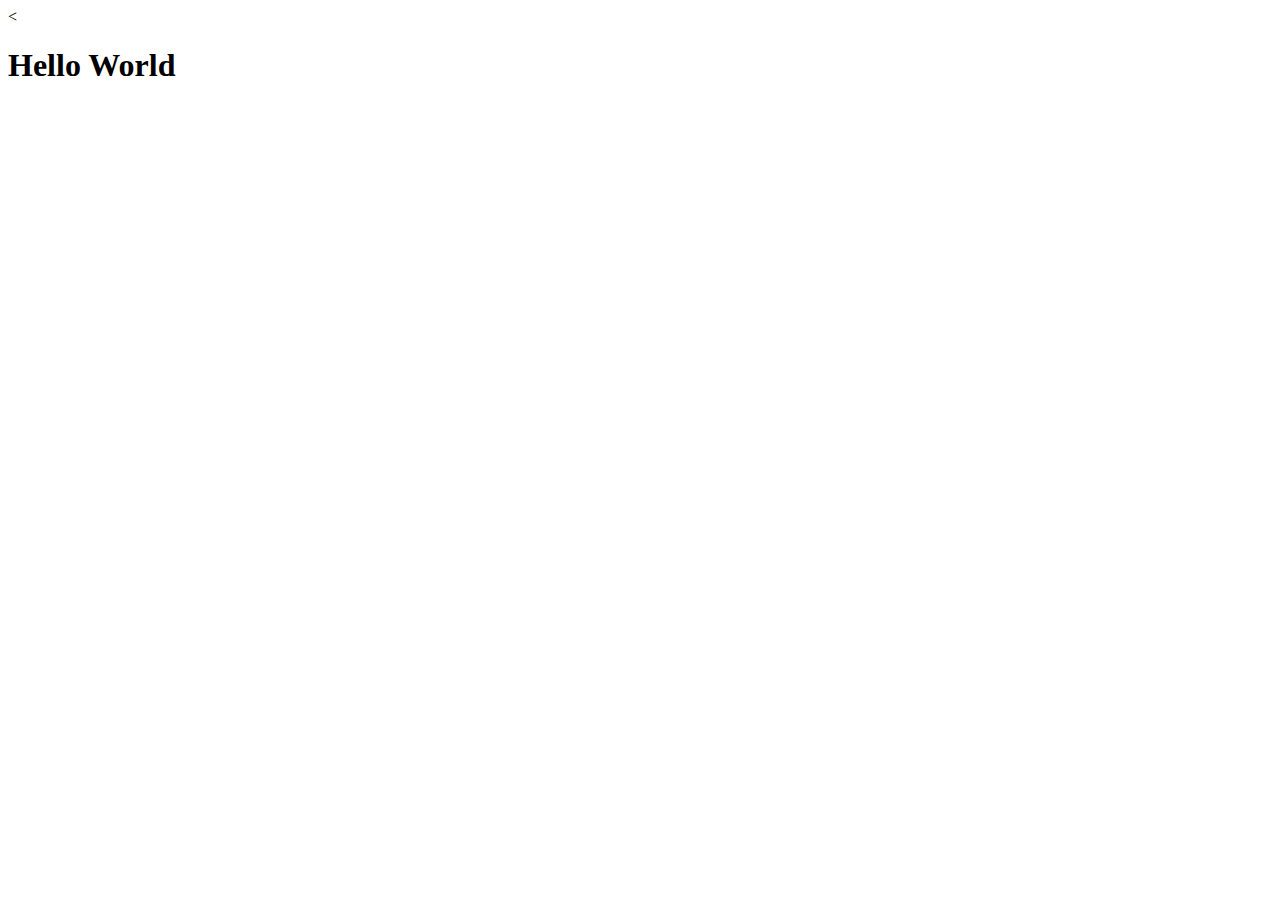
==== index.html @ f8995f80 "rename to index.html" ====
<<!DOCTYPE html>
<html lang="en">
<head>
    <meta charset="UTF-8">
    <meta name="viewport" content="width=device-width, initial-scale=1.0">
    <meta http-equiv="X-UA-Compatible" content="ie=edge">
    <title>Document</title>
</head>
<body>
    <h1>Hello World</h1>
</body>
</html>
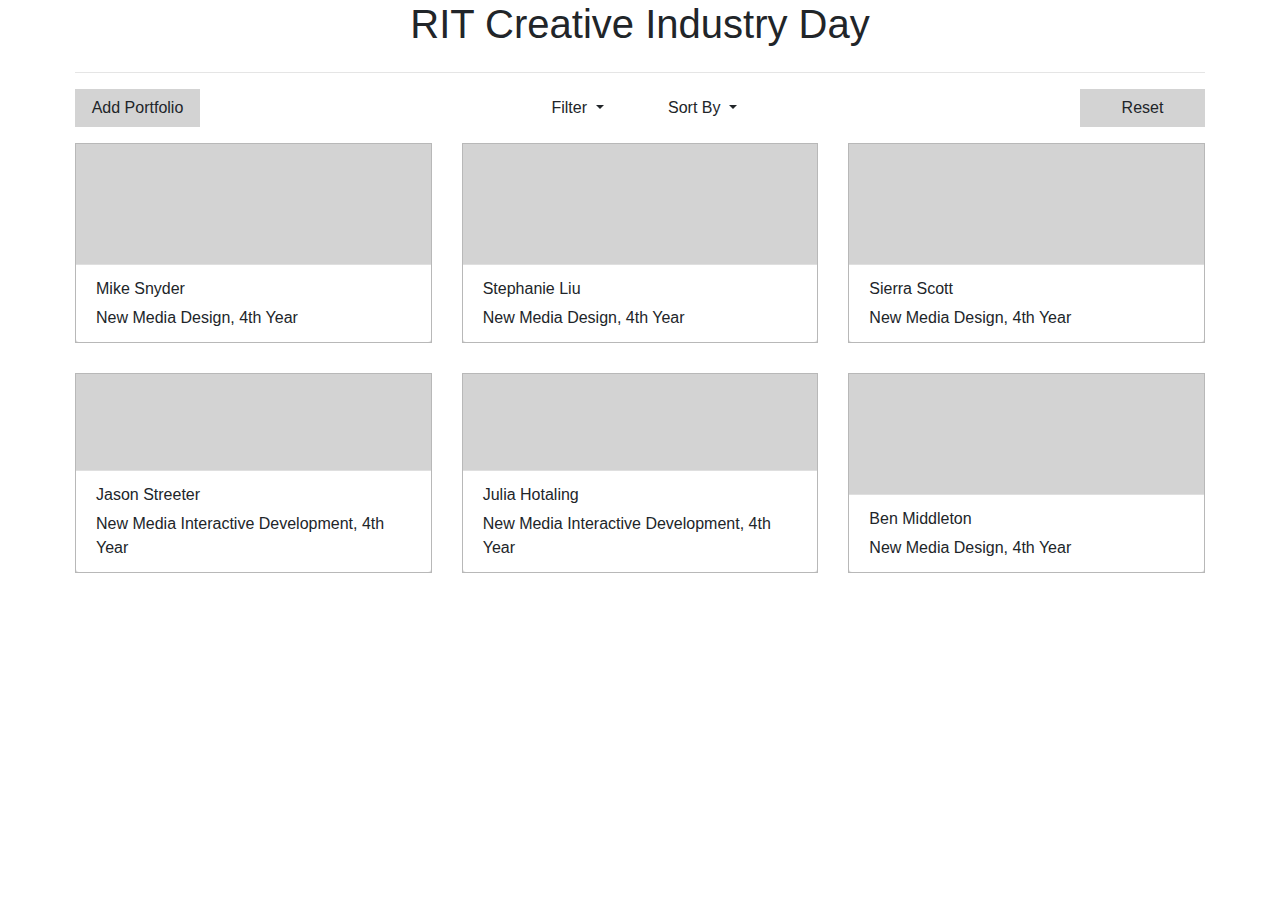
==== commit 7260cd02: "Reset button working. Small style improvements to match prototypes. HTML layout changes." ====
--- a/index.html
+++ b/index.html
@@ -1,12 +1,228 @@
-<<!DOCTYPE html>
+<!DOCTYPE html>
 <html lang="en">
 <head>
-    <meta charset="UTF-8">
-    <meta name="viewport" content="width=device-width, initial-scale=1.0">
-    <meta http-equiv="X-UA-Compatible" content="ie=edge">
-    <title>Document</title>
+  <!-- BOOTSTRAP -->
+  <link rel="stylesheet" href="https://stackpath.bootstrapcdn.com/bootstrap/4.3.1/css/bootstrap.min.css" integrity="sha384-ggOyR0iXCbMQv3Xipma34MD+dH/1fQ784/j6cY/iJTQUOhcWr7x9JvoRxT2MZw1T" crossorigin="anonymous">
+
+    <!-- bootstrap dependencies -->
+  <script src="https://code.jquery.com/jquery-3.4.1.slim.min.js" integrity="sha384-J6qa4849blE2+poT4WnyKhv5vZF5SrPo0iEjwBvKU7imGFAV0wwj1yYfoRSJoZ+n" crossorigin="anonymous"></script>
+  <script src="https://cdn.jsdelivr.net/npm/popper.js@1.16.0/dist/umd/popper.min.js" integrity="sha384-Q6E9RHvbIyZFJoft+2mJbHaEWldlvI9IOYy5n3zV9zzTtmI3UksdQRVvoxMfooAo" crossorigin="anonymous"></script>
+  <script src="https://stackpath.bootstrapcdn.com/bootstrap/4.4.1/js/bootstrap.min.js" integrity="sha384-wfSDF2E50Y2D1uUdj0O3uMBJnjuUD4Ih7YwaYd1iqfktj0Uod8GCExl3Og8ifwB6" crossorigin="anonymous"></script>
+
+  <!--- normal stuff -->
+  <meta charset="UTF-8">
+  <meta name="viewport" content="width=device-width, initial-scale=1.0">
+  <meta http-equiv="X-UA-Compatible" content="ie=edge">
+  <title>Creative Industry Day</title>
+  <style>
+    #content {
+      padding: 0 75px 0 75px;
+    }
+    #controls {
+      padding-bottom: 16px;
+    }
+    #controls, #filters {
+      display: flex;
+      justify-content: space-between;
+    }
+    #gallery > div {
+      margin-bottom: 30px;
+    }
+    .card {
+      border-radius: 0;
+      background-color: lightgray;
+      height: 200px;
+    }
+    .card-body {
+      height: 100%;
+    }
+    .card-footer {
+      background-color: white;
+    }
+    .btn {
+      background-color: lightgray;
+      border-radius: 0;
+      width: 125px;
+    }
+    .dropdown .btn {
+      background-color: white;
+    }
+    .btn:hover {
+      background-color: #F76902; /* RIT ORANGE */
+      color: white;
+      transition: all 0.3s;
+    }
+    .dropdown-menu {
+      width: 300px;
+      padding: 10px 15px 15px 15px;
+    }
+    p {
+      margin-bottom: 5px;
+    }
+    p:last-child {
+      margin-bottom: 0;
+    }
+  </style>
 </head>
+
+<!-- CONTENT -->
 <body>
-    <h1>Hello World</h1>
+  <div class="container-fluid" id="content">
+    <!-- HEADER -->
+    <div class="row justify-content-center">
+      <header>
+        <h1>RIT Creative Industry Day</h1>
+      </header>
+    </div>
+
+    <hr>
+
+    <!-- CONTROLS -->
+    <div class="row">
+      <div id="controls" class="col-12">
+        <button class="btn" type="button" id="addPortfolioButton">Add Portfolio</button>
+
+        <!-- Filters -->
+        <div id="filters">
+          <div class="dropdown">
+            <button class="btn dropdown-toggle" type="button" id="filterButton" data-toggle="dropdown">
+              Filter
+            </button>
+            <div class="dropdown-menu" aria-labelledby="dropdownMenuButton">
+              <p><strong>Year</strong></p>
+              <div class="form-check">
+                <input type="checkbox" class="form-check-input" id="firstYearCheck">
+                <label class="form-check-label" for="dropdownCheck">First</label>
+              </div>
+              <div class="form-check">
+                <input type="checkbox" class="form-check-input" id="secondYearCheck">
+                <label class="form-check-label" for="dropdownCheck">Second</label>
+              </div>
+              <div class="form-check">
+                <input type="checkbox" class="form-check-input" id="thirdYearCheck">
+                <label class="form-check-label" for="dropdownCheck">Third</label>
+              </div>
+              <div class="form-check">
+                <input type="checkbox" class="form-check-input" id="thirdYearCheck">
+                <label class="form-check-label" for="dropdownCheck">Fourth</label>
+              </div>
+            </div>
+          </div>
+    
+          <div class="dropdown">
+            <button class="btn dropdown-toggle" type="button" id="filterButton" data-toggle="dropdown">
+              Sort By
+            </button>
+            <div class="dropdown-menu" aria-labelledby="dropdownMenuButton">
+    
+            </div>
+          </div>
+        </div>
+
+        <button class="btn" type="button" id="resetButton">Reset</button>
+      </div>
+    </div>
+
+    <!-- GALLERY -->
+    <div id="gallery" class="row justify-content-center">
+      <!-- CARD -->
+      <div class="col-12 col-md-6 col-lg-4">
+        <div class="card text-left">
+          <div class="card-body">
+
+          </div>
+          <div class="card-footer">
+            <p class="name-text">Mike Snyder</p>
+            <p class="major-text">New Media Design, 4th Year</p>
+          </div>
+        </div>
+      </div>
+
+      <!-- CARD -->
+      <div class="col-12 col-md-6 col-lg-4">
+        <div class="card text-left">
+          <div class="card-body">
+
+          </div>
+          <div class="card-footer">
+            <p class="name-text">Stephanie Liu</p>
+            <p class="major-text">New Media Design, 4th Year</p>
+          </div>
+        </div>
+      </div>
+
+      <!-- CARD -->
+      <div class="col-12 col-md-6 col-lg-4">
+        <div class="card text-left">
+          <div class="card-body">
+
+          </div>
+          <div class="card-footer">
+            <p class="name-text">Sierra Scott</p>
+            <p class="major-text">New Media Design, 4th Year</p>
+          </div>
+        </div>
+      </div>
+
+      <!-- CARD -->
+      <div class="col-12 col-md-6 col-lg-4">
+        <div class="card text-left">
+          <div class="card-body">
+
+          </div>
+          <div class="card-footer">
+            <p class="name-text">Jason Streeter</p>
+            <p class="major-text">New Media Interactive Development, 4th Year</p>
+          </div>
+        </div>
+      </div>
+
+      <!-- CARD -->
+      <div class="col-12 col-md-6 col-lg-4">
+        <div class="card text-left">
+          <div class="card-body">
+
+          </div>
+          <div class="card-footer">
+            <p class="name-text">Julia Hotaling</p>
+            <p class="major-text">New Media Interactive Development, 4th Year</p>
+          </div>
+        </div>
+      </div>
+
+      <!-- CARD -->
+      <div class="col-12 col-md-6 col-lg-4">
+        <div class="card text-left">
+          <div class="card-body">
+
+          </div>
+          <div class="card-footer">
+            <p class="name-text">Ben Middleton</p>
+            <p class="major-text">New Media Design, 4th Year</p>
+          </div>
+        </div>
+      </div>
+
+    </div>
+  </div>
+
+  <!-- CODE -->
+  <script>
+    $(document).ready(() => {
+      // Add portfolio button click event
+      $('#addPortfolioButton').on('click', (e) => {
+        window.location.href = './portfolioAdd.html';
+      });
+
+      // Reset filters button event
+      $('#resetButton').on('click', (e) => {
+        const checkboxes = $('input.form-check-input');
+        for(const checkbox of checkboxes) {
+          checkbox.checked = false;
+        }
+      });
+
+    });
+  </script>
 </body>
 </html>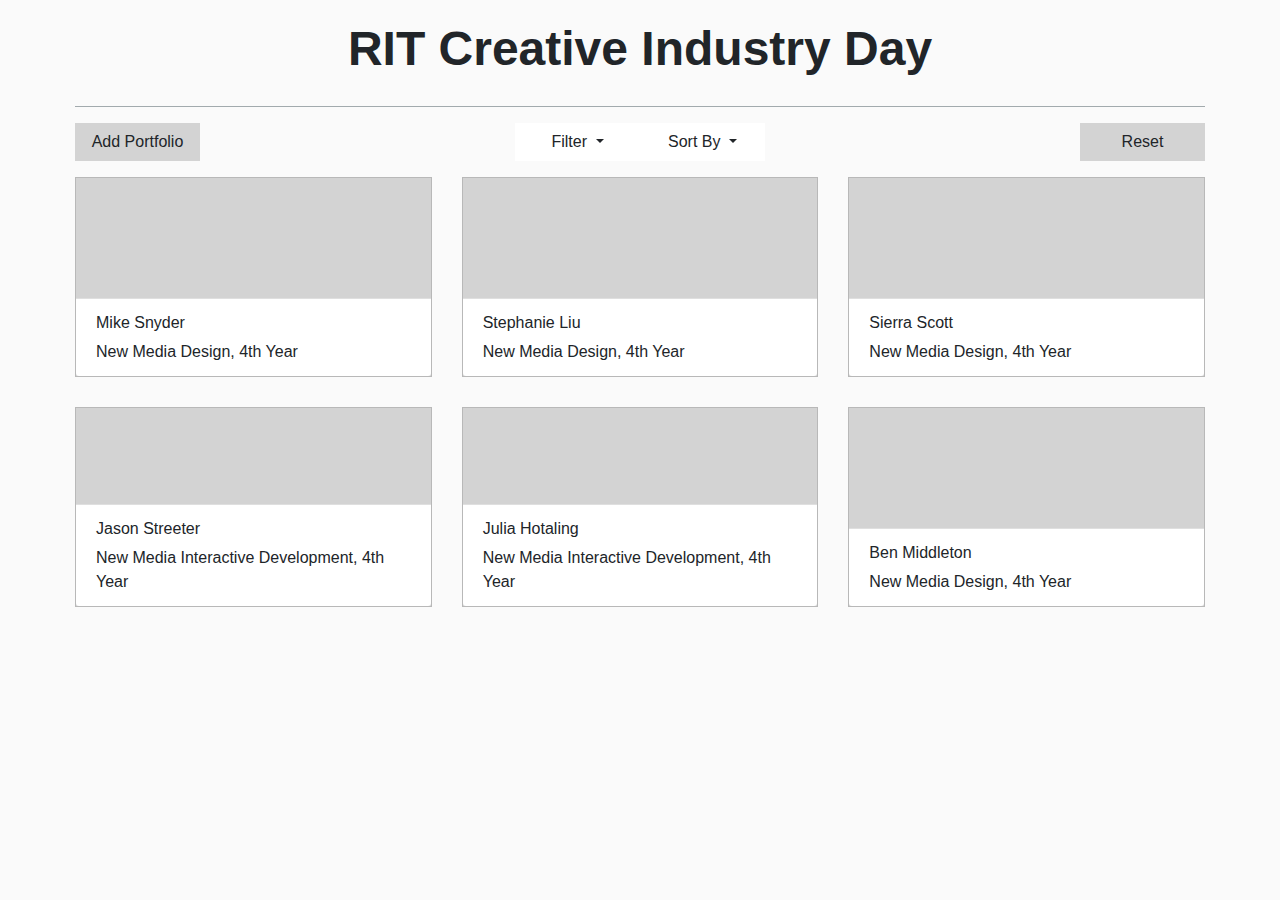
==== commit 0abdb29f: "Small style changes. Added majors to filter dropdown." ====
--- a/index.html
+++ b/index.html
@@ -10,6 +10,7 @@
   <script src="https://stackpath.bootstrapcdn.com/bootstrap/4.4.1/js/bootstrap.min.js" integrity="sha384-wfSDF2E50Y2D1uUdj0O3uMBJnjuUD4Ih7YwaYd1iqfktj0Uod8GCExl3Og8ifwB6" crossorigin="anonymous"></script>
 
   <!--- normal stuff -->
+  <link rel="stylesheet" type="text/css" href="styles.css">
   <meta charset="UTF-8">
   <meta name="viewport" content="width=device-width, initial-scale=1.0">
   <meta http-equiv="X-UA-Compatible" content="ie=edge">
@@ -20,6 +21,7 @@
     }
     #controls {
       padding-bottom: 16px;
+      margin-top: 16px;
     }
     #controls, #filters {
       display: flex;
@@ -53,8 +55,12 @@
       transition: all 0.3s;
     }
     .dropdown-menu {
-      width: 300px;
+      width: 500px;
       padding: 10px 15px 15px 15px;
+    }
+    .dropdown-menu > div {
+      display: flex;
+      flex-direction: column;
     }
     p {
       margin-bottom: 5px;
@@ -75,40 +81,146 @@
       </header>
     </div>
 
-    <hr>
-
     <!-- CONTROLS -->
     <div class="row">
       <div id="controls" class="col-12">
         <button class="btn" type="button" id="addPortfolioButton">Add Portfolio</button>
 
-        <!-- Filters -->
         <div id="filters">
+          <!-- Filter -->
           <div class="dropdown">
             <button class="btn dropdown-toggle" type="button" id="filterButton" data-toggle="dropdown">
               Filter
             </button>
-            <div class="dropdown-menu" aria-labelledby="dropdownMenuButton">
-              <p><strong>Year</strong></p>
-              <div class="form-check">
-                <input type="checkbox" class="form-check-input" id="firstYearCheck">
-                <label class="form-check-label" for="dropdownCheck">First</label>
+            <div id="filterDropdown" class="dropdown-menu" aria-labelledby="dropdownMenuButton">
+              <div>
+                <p><strong>Major</strong></p>
+                <div class="form-check">
+                  <input type="checkbox" class="form-check-input" id="allMajorCheck">
+                  <label class="form-check-label" for="dropdownCheck"><strong>All</strong></label>
+                </div>
+                <div class="form-check">
+                  <input type="checkbox" class="form-check-input" id="3dddCheck">
+                  <label class="form-check-label" for="dropdownCheck">3D Digital Design (BFA)</label>
+                </div>
+                <div class="form-check">
+                  <input type="checkbox" class="form-check-input" id="advertCheck">
+                  <label class="form-check-label" for="dropdownCheck">Advert and Public Relations (BS)</label>
+                </div>
+                <div class="form-check">
+                  <input type="checkbox" class="form-check-input" id="artScienceCheck">
+                  <label class="form-check-label" for="dropdownCheck">Applied Art and Sciences (BS)</label>
+                </div>
+                <div class="form-check">
+                  <input type="checkbox" class="form-check-input" id="csCheck">
+                  <label class="form-check-label" for="dropdownCheck">Computer Science (BS)</label>
+                </div>
+                <div class="form-check">
+                  <input type="checkbox" class="form-check-input" id="filmBFACheck">
+                  <label class="form-check-label" for="dropdownCheck">Film and Animation (BFA)</label>
+                </div>
+                <div class="form-check">
+                  <input type="checkbox" class="form-check-input" id="filmMFACheck">
+                  <label class="form-check-label" for="dropdownCheck">Film and Animation (MFA)</label>
+                </div>
+                <div class="form-check">
+                  <input type="checkbox" class="form-check-input" id="artStudioCheck">
+                  <label class="form-check-label" for="dropdownCheck">Fine Arts Studio (BFA)</label>
+                </div>
+                <div class="form-check">
+                  <input type="checkbox" class="form-check-input" id="gddBSCheck">
+                  <label class="form-check-label" for="dropdownCheck">Game Design and Development (BS)</label>
+                </div>
+                <div class="form-check">
+                  <input type="checkbox" class="form-check-input" id="gddMSCheck">
+                  <label class="form-check-label" for="dropdownCheck">Game Design and Development (MS)</label>
+                </div>
+                <div class="form-check">
+                  <input type="checkbox" class="form-check-input" id="graphicDesignCheck">
+                  <label class="form-check-label" for="dropdownCheck">Graphic Design (BFA)</label>
+                </div>
+                <div class="form-check">
+                  <input type="checkbox" class="form-check-input" id="hccCheck">
+                  <label class="form-check-label" for="dropdownCheck">Human-Centered Computing (BS)</label>
+                </div>
+                <div class="form-check">
+                  <input type="checkbox" class="form-check-input" id="illustrationCheck">
+                  <label class="form-check-label" for="dropdownCheck">Illustration (BFA)</label>
+                </div>
+                <div class="form-check">
+                  <input type="checkbox" class="form-check-input" id="industrialDesignBFACheck">
+                  <label class="form-check-label" for="dropdownCheck">Industrial Design (BFA)</label>
+                </div>
+                <div class="form-check">
+                  <input type="checkbox" class="form-check-input" id="industrialDesignMFACheck">
+                  <label class="form-check-label" for="dropdownCheck">Industrial Design (MFA)</label>
+                </div>
+                <div class="form-check">
+                  <input type="checkbox" class="form-check-input" id="interiorDesignCheck">
+                  <label class="form-check-label" for="dropdownCheck">Interior Design (BFA)</label>
+                </div>
+                <div class="form-check">
+                  <input type="checkbox" class="form-check-input" id="medIllustrationCheck">
+                  <label class="form-check-label" for="dropdownCheck">Medical Illustration (BFA)</label>
+                </div>
+                <div class="form-check">
+                  <input type="checkbox" class="form-check-input" id="motionPictureScienceCheck">
+                  <label class="form-check-label" for="dropdownCheck">Motion Piction Science (BS)</label>
+                </div>
+                <div class="form-check">
+                  <input type="checkbox" class="form-check-input" id="nmdCheck">
+                  <label class="form-check-label" for="dropdownCheck">New Media Design (BFA)</label>
+                </div>
+                <div class="form-check">
+                  <input type="checkbox" class="form-check-input" id="nmidCheck">
+                  <label class="form-check-label" for="dropdownCheck">New Media Interactive Development (BS)</label>
+                </div>
+                <div class="form-check">
+                  <input type="checkbox" class="form-check-input" id="adPhotoCheck">
+                  <label class="form-check-label" for="dropdownCheck">Photo and Imaging Arts - Ad Photo (BFA)</label>
+                </div>
+                <div class="form-check">
+                  <input type="checkbox" class="form-check-input" id="photoJournalCheck">
+                  <label class="form-check-label" for="dropdownCheck">Photo and Imaging Arts - Photo Journal (BFA)</label>
+                </div>
+                <div class="form-check">
+                  <input type="checkbox" class="form-check-input" id="visualMediaCheck">
+                  <label class="form-check-label" for="dropdownCheck">Photo and Imaging Arts - Visual Media (BFA)</label>
+                </div>
+                <div class="form-check">
+                  <input type="checkbox" class="form-check-input" id="visualMediaCheck">
+                  <label class="form-check-label" for="seCheck">Software Engineering (BS)</label>
+                </div>
+                <div class="form-check">
+                  <input type="checkbox" class="form-check-input" id="visCommCheck">
+                  <label class="form-check-label" for="dropdownCheck">Visual Communication Design (BFA)</label>
+                </div>
               </div>
-              <div class="form-check">
-                <input type="checkbox" class="form-check-input" id="secondYearCheck">
-                <label class="form-check-label" for="dropdownCheck">Second</label>
+
+              <div>
+                <p><strong>Year</strong></p>
+                <div class="form-check">
+                  <input type="checkbox" class="form-check-input" id="firstYearCheck">
+                  <label class="form-check-label" for="dropdownCheck">First</label>
+                </div>
+                <div class="form-check">
+                  <input type="checkbox" class="form-check-input" id="secondYearCheck">
+                  <label class="form-check-label" for="dropdownCheck">Second</label>
+                </div>
+                <div class="form-check">
+                  <input type="checkbox" class="form-check-input" id="thirdYearCheck">
+                  <label class="form-check-label" for="dropdownCheck">Third</label>
+                </div>
+                <div class="form-check">
+                  <input type="checkbox" class="form-check-input" id="thirdYearCheck">
+                  <label class="form-check-label" for="dropdownCheck">Fourth</label>
+                </div>
               </div>
-              <div class="form-check">
-                <input type="checkbox" class="form-check-input" id="thirdYearCheck">
-                <label class="form-check-label" for="dropdownCheck">Third</label>
-              </div>
-              <div class="form-check">
-                <input type="checkbox" class="form-check-input" id="thirdYearCheck">
-                <label class="form-check-label" for="dropdownCheck">Fourth</label>
-              </div>
+              
             </div>
           </div>
     
+          <!-- Sort By -->
           <div class="dropdown">
             <button class="btn dropdown-toggle" type="button" id="filterButton" data-toggle="dropdown">
               Sort By
--- a/styles.css
+++ b/styles.css
@@ -0,0 +1,67 @@
+
+body {
+    background-color: #fafafa;
+    font-family: Arial, Helvetica, sans-serif;
+}
+
+/* page header */
+header {
+    text-align: center;
+    border-bottom: 1px #A2AAAD solid;
+
+    padding: 20px 20px 20px 20px;
+    margin: 0 15px 0 15px;
+    width: 100vw;
+}
+
+h1 {
+    font-weight: bold;
+    font-size: 3em;
+}
+
+header p {
+    font-size: .8em;
+}
+
+/* card tabs */
+/* tab link */ 
+.nav-item .nav-link {
+    border: none;
+    color: black;
+    border-bottom: 4px #D0D3D4 solid;
+    width:100%;
+}
+
+/* active tab */
+.nav-tabs .nav-item.show .nav-link, .nav-tabs .nav-link.active {
+    border: none;
+    border-bottom: 4px #F76902 solid;
+    margin: 0px;
+}
+
+/*main card */
+/*header where tabs are*/
+#formCard .card{
+    min-width: 60vw;
+    min-height: 400px;
+    margin: 50px 0px 10px 0px;
+}
+#formCard .card-header {
+    background-color: white;
+}
+
+/* next/previous buttons */
+#next, #submitForm {
+    background-color: #F76902;
+    color: white;
+}
+
+#back {
+    background-color: #D0D3D4;
+}
+
+/* footer */
+footer {
+    margin: 100px 0px 10px 0px;
+}
+
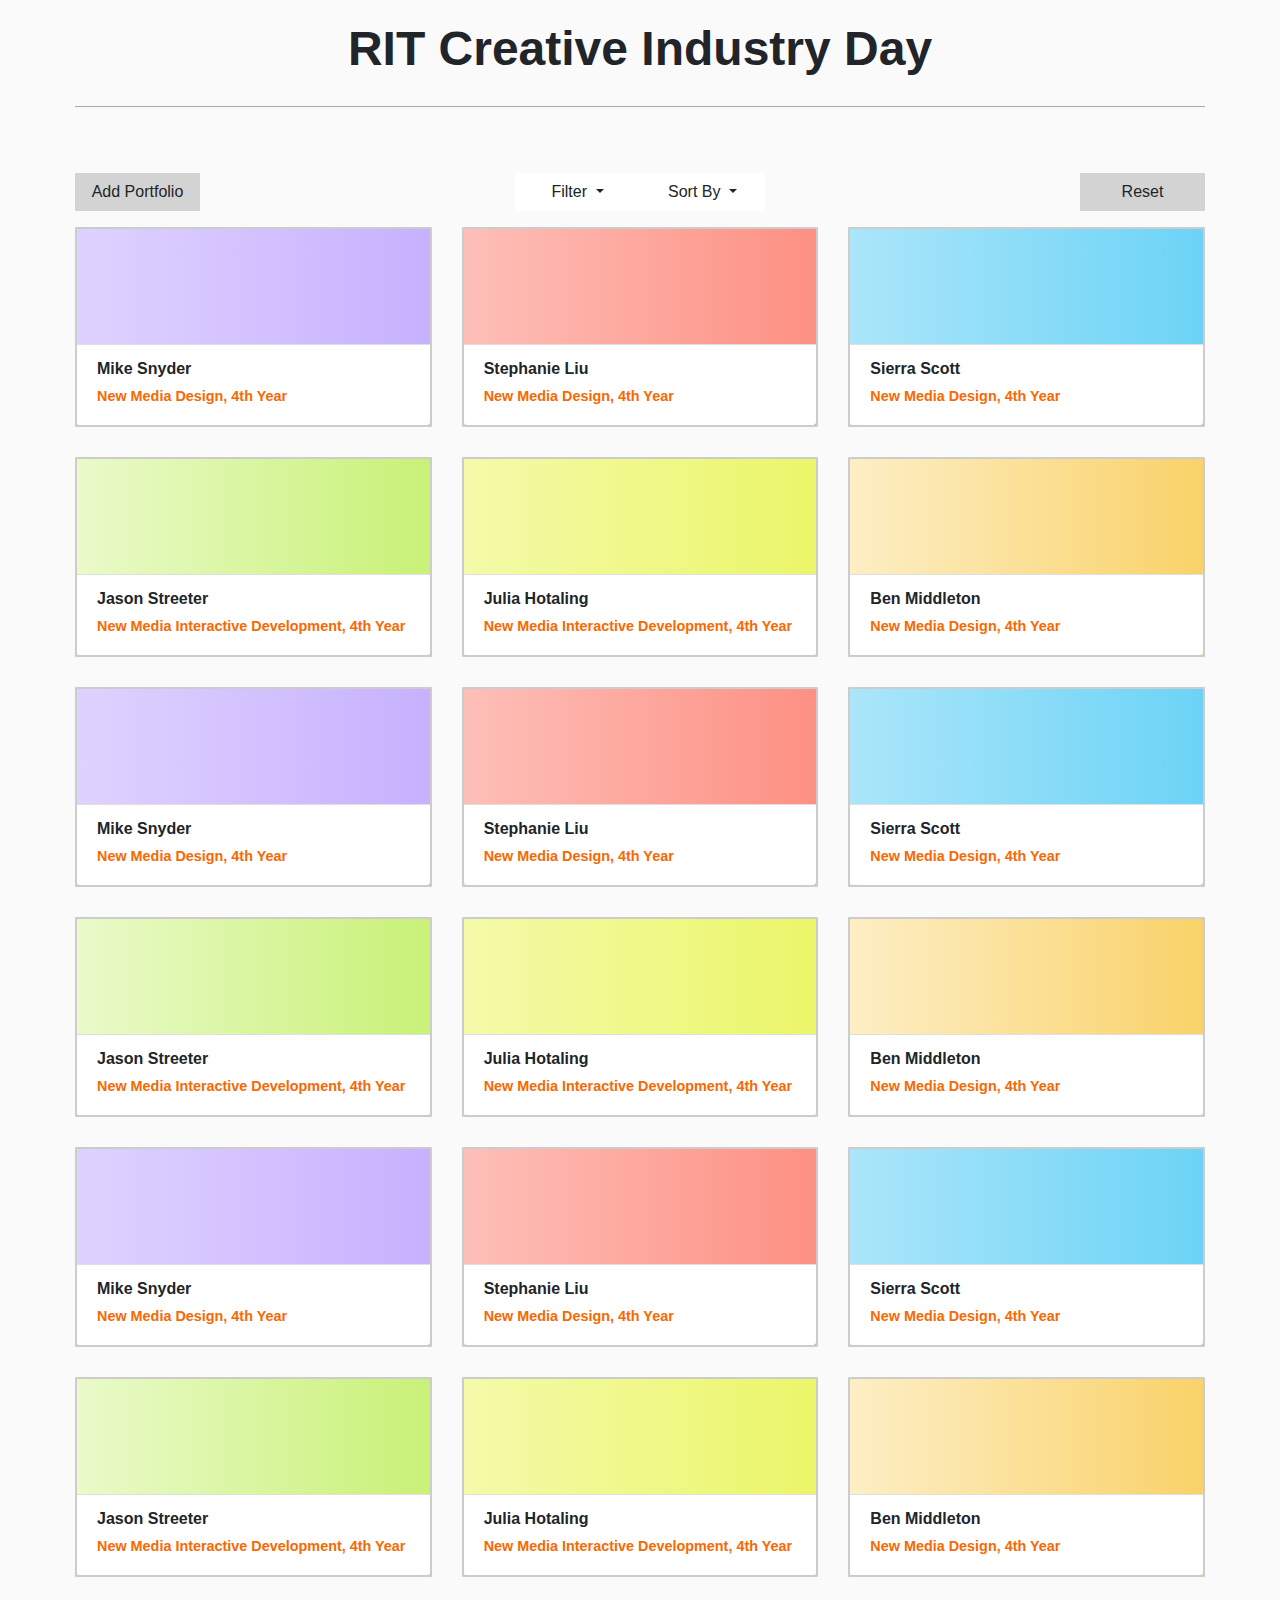
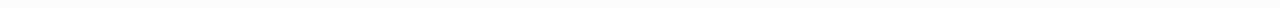
==== commit 8b9b4498: "Added fields and borders" ====
--- a/index.html
+++ b/index.html
@@ -15,60 +15,7 @@
   <meta name="viewport" content="width=device-width, initial-scale=1.0">
   <meta http-equiv="X-UA-Compatible" content="ie=edge">
   <title>Creative Industry Day</title>
-  <style>
-    #content {
-      padding: 0 75px 0 75px;
-    }
-    #controls {
-      padding-bottom: 16px;
-      margin-top: 16px;
-    }
-    #controls, #filters {
-      display: flex;
-      justify-content: space-between;
-    }
-    #gallery > div {
-      margin-bottom: 30px;
-    }
-    .card {
-      border-radius: 0;
-      background-color: lightgray;
-      height: 200px;
-    }
-    .card-body {
-      height: 100%;
-    }
-    .card-footer {
-      background-color: white;
-    }
-    .btn {
-      background-color: lightgray;
-      border-radius: 0;
-      width: 125px;
-    }
-    .dropdown .btn {
-      background-color: white;
-    }
-    .btn:hover {
-      background-color: #F76902; /* RIT ORANGE */
-      color: white;
-      transition: all 0.3s;
-    }
-    .dropdown-menu {
-      width: 500px;
-      padding: 10px 15px 15px 15px;
-    }
-    .dropdown-menu > div {
-      display: flex;
-      flex-direction: column;
-    }
-    p {
-      margin-bottom: 5px;
-    }
-    p:last-child {
-      margin-bottom: 0;
-    }
-  </style>
+  
 </head>
 
 <!-- CONTENT -->
@@ -239,84 +186,304 @@
     <div id="gallery" class="row justify-content-center">
       <!-- CARD -->
       <div class="col-12 col-md-6 col-lg-4">
-        <div class="card text-left">
+        <div class="card text-left PHpurple">
           <div class="card-body">
 
           </div>
           <div class="card-footer">
             <p class="name-text">Mike Snyder</p>
             <p class="major-text">New Media Design, 4th Year</p>
-          </div>
-        </div>
-      </div>
-
-      <!-- CARD -->
-      <div class="col-12 col-md-6 col-lg-4">
-        <div class="card text-left">
+            <p class="skills">UI/UX, Web Design, Media Development ...</p>
+            <a class="portfolio-website" href='http://creativity.cad.rit.edu/'>http://creativity.cad.rit.edu/</a>
+            <a class="student-email" href='mts7202@rit.edu'>mts7202@rit.edu</a>
+          </div>
+        </div>
+      </div>
+
+      <!-- CARD -->
+      <div class="col-12 col-md-6 col-lg-4">
+        <div class="card text-left PHred">
           <div class="card-body">
 
           </div>
           <div class="card-footer">
             <p class="name-text">Stephanie Liu</p>
             <p class="major-text">New Media Design, 4th Year</p>
-          </div>
-        </div>
-      </div>
-
-      <!-- CARD -->
-      <div class="col-12 col-md-6 col-lg-4">
-        <div class="card text-left">
+            <p class="skills">UI/UX, Web Design, Media Development ...</p>
+            <a class="portfolio-website" href='http://stephanieliu.design/'>http://stephanieliu.design/</a>
+            <a class="student-email" href='sml4101@rit.edu'>sml4101@rit.edu</a>
+          </div>
+        </div>
+      </div>
+
+      <!-- CARD -->
+      <div class="col-12 col-md-6 col-lg-4">
+        <div class="card text-left PHblue">
           <div class="card-body">
 
           </div>
           <div class="card-footer">
             <p class="name-text">Sierra Scott</p>
             <p class="major-text">New Media Design, 4th Year</p>
-          </div>
-        </div>
-      </div>
-
-      <!-- CARD -->
-      <div class="col-12 col-md-6 col-lg-4">
-        <div class="card text-left">
+            <p class="skills">UI/UX, Web Design, Media Development ...</p>
+            <a class="portfolio-website" href='http://creativity.cad.rit.edu/'>http://creativity.cad.rit.edu/</a>
+            <a class="student-email" href='sxs1317@rit.edu'>sxs1317@rit.edu</a>
+          </div>
+        </div>
+      </div>
+
+      <!-- CARD -->
+      <div class="col-12 col-md-6 col-lg-4">
+        <div class="card text-left PHgreen">
           <div class="card-body">
 
           </div>
           <div class="card-footer">
             <p class="name-text">Jason Streeter</p>
             <p class="major-text">New Media Interactive Development, 4th Year</p>
-          </div>
-        </div>
-      </div>
-
-      <!-- CARD -->
-      <div class="col-12 col-md-6 col-lg-4">
-        <div class="card text-left">
+            <p class="skills">UI/UX, Web Design, Media Development ...</p>
+            <a class="portfolio-website" href='http://creativity.cad.rit.edu/'>http://creativity.cad.rit.edu/</a>
+            <a class="student-email" href='jcs1738@rit.edu'>jcs1738@rit.edu</a>
+          </div>
+        </div>
+      </div>
+
+      <!-- CARD -->
+      <div class="col-12 col-md-6 col-lg-4">
+        <div class="card text-left PHyellow">
           <div class="card-body">
 
           </div>
           <div class="card-footer">
             <p class="name-text">Julia Hotaling</p>
             <p class="major-text">New Media Interactive Development, 4th Year</p>
-          </div>
-        </div>
-      </div>
-
-      <!-- CARD -->
-      <div class="col-12 col-md-6 col-lg-4">
-        <div class="card text-left">
+            <p class="skills">UI/UX, Web Design, Media Development ...</p>
+            <a class="portfolio-website" href='https://julshotal.github.io/juliahotaling/'>https://julshotal.github.io/juliahotaling/</a>
+            <a class="student-email" href='jgh6364@rit.edu'>jgh6364@rit.edu</a>
+          </div>
+        </div>
+      </div>
+
+      <!-- CARD -->
+      <div class="col-12 col-md-6 col-lg-4">
+        <div class="card text-left PHorange">
           <div class="card-body">
 
           </div>
           <div class="card-footer">
             <p class="name-text">Ben Middleton</p>
             <p class="major-text">New Media Design, 4th Year</p>
-          </div>
-        </div>
-      </div>
+            <p class="skills">UI/UX, Web Design, Media Development ...</p>
+            <a class="portfolio-website" href='https://middleton.work'>https://middleton.work</a>
+            <a class="student-email" href='blm9096@rit.edu'>blm9096@rit.edu</a>
+          </div>
+          </div>
+        </div>
+      </div>
+        
+        
+        <!--- DUPLICATED CARDS FOR DISPLAY PURPOSES-->
+        <!-- CARD -->
+       <!-- GALLERY -->
+    <div id="gallery" class="row justify-content-center">
+      <!-- CARD -->
+      <div class="col-12 col-md-6 col-lg-4">
+        <div class="card text-left PHpurple">
+          <div class="card-body">
+
+          </div>
+          <div class="card-footer">
+            <p class="name-text">Mike Snyder</p>
+            <p class="major-text">New Media Design, 4th Year</p>
+            <p class="skills">UI/UX, Web Design, Media Development ...</p>
+            <a class="portfolio-website" href='http://creativity.cad.rit.edu/'>http://creativity.cad.rit.edu/</a>
+            <a class="student-email" href='mts7202@rit.edu'>mts7202@rit.edu</a>
+          </div>
+        </div>
+      </div>
+
+      <!-- CARD -->
+      <div class="col-12 col-md-6 col-lg-4">
+        <div class="card text-left PHred">
+          <div class="card-body">
+
+          </div>
+          <div class="card-footer">
+            <p class="name-text">Stephanie Liu</p>
+            <p class="major-text">New Media Design, 4th Year</p>
+            <p class="skills">UI/UX, Web Design, Media Development ...</p>
+            <a class="portfolio-website" href='http://stephanieliu.design/'>http://stephanieliu.design/</a>
+            <a class="student-email" href='sml4101@rit.edu'>sml4101@rit.edu</a>
+          </div>
+        </div>
+      </div>
+
+      <!-- CARD -->
+      <div class="col-12 col-md-6 col-lg-4">
+        <div class="card text-left PHblue">
+          <div class="card-body">
+
+          </div>
+          <div class="card-footer">
+            <p class="name-text">Sierra Scott</p>
+            <p class="major-text">New Media Design, 4th Year</p>
+            <p class="skills">UI/UX, Web Design, Media Development ...</p>
+            <a class="portfolio-website" href='http://creativity.cad.rit.edu/'>http://creativity.cad.rit.edu/</a>
+            <a class="student-email" href='sxs1317@rit.edu'>sxs1317@rit.edu</a>
+          </div>
+        </div>
+      </div>
+
+      <!-- CARD -->
+      <div class="col-12 col-md-6 col-lg-4">
+        <div class="card text-left PHgreen">
+          <div class="card-body">
+
+          </div>
+          <div class="card-footer">
+            <p class="name-text">Jason Streeter</p>
+            <p class="major-text">New Media Interactive Development, 4th Year</p>
+            <p class="skills">UI/UX, Web Design, Media Development ...</p>
+            <a class="portfolio-website" href='http://creativity.cad.rit.edu/'>http://creativity.cad.rit.edu/</a>
+            <a class="student-email" href='jcs1738@rit.edu'>jcs1738@rit.edu</a>
+          </div>
+        </div>
+      </div>
+
+      <!-- CARD -->
+      <div class="col-12 col-md-6 col-lg-4">
+        <div class="card text-left PHyellow">
+          <div class="card-body">
+
+          </div>
+          <div class="card-footer">
+            <p class="name-text">Julia Hotaling</p>
+            <p class="major-text">New Media Interactive Development, 4th Year</p>
+            <p class="skills">UI/UX, Web Design, Media Development ...</p>
+            <a class="portfolio-website" href='https://julshotal.github.io/juliahotaling/'>https://julshotal.github.io/juliahotaling/</a>
+            <a class="student-email" href='jgh6364@rit.edu'>jgh6364@rit.edu</a>
+          </div>
+        </div>
+      </div>
+
+      <!-- CARD -->
+      <div class="col-12 col-md-6 col-lg-4">
+        <div class="card text-left PHorange">
+          <div class="card-body">
+
+          </div>
+          <div class="card-footer">
+            <p class="name-text">Ben Middleton</p>
+            <p class="major-text">New Media Design, 4th Year</p>
+            <p class="skills">UI/UX, Web Design, Media Development ...</p>
+            <a class="portfolio-website" href='https://middleton.work'>https://middleton.work</a>
+            <a class="student-email" href='blm9096@rit.edu'>blm9096@rit.edu</a>
+          </div>
+          </div>
+        </div>
+     
+        <!-- CARD -->
+      <div class="col-12 col-md-6 col-lg-4">
+        <div class="card text-left PHpurple">
+          <div class="card-body">
+
+          </div>
+          <div class="card-footer">
+            <p class="name-text">Mike Snyder</p>
+            <p class="major-text">New Media Design, 4th Year</p>
+            <p class="skills">UI/UX, Web Design, Media Development ...</p>
+            <a class="portfolio-website" href='http://creativity.cad.rit.edu/'>http://creativity.cad.rit.edu/</a>
+            <a class="student-email" href='mts7202@rit.edu'>mts7202@rit.edu</a>
+          </div>
+        </div>
+      </div>
+
+      <!-- CARD -->
+      <div class="col-12 col-md-6 col-lg-4">
+        <div class="card text-left PHred">
+          <div class="card-body">
+
+          </div>
+          <div class="card-footer">
+            <p class="name-text">Stephanie Liu</p>
+            <p class="major-text">New Media Design, 4th Year</p>
+            <p class="skills">UI/UX, Web Design, Media Development ...</p>
+            <a class="portfolio-website" href='http://stephanieliu.design/'>http://stephanieliu.design/</a>
+            <a class="student-email" href='sml4101@rit.edu'>sml4101@rit.edu</a>
+          </div>
+        </div>
+      </div>
+
+      <!-- CARD -->
+      <div class="col-12 col-md-6 col-lg-4">
+        <div class="card text-left PHblue">
+          <div class="card-body">
+
+          </div>
+          <div class="card-footer">
+            <p class="name-text">Sierra Scott</p>
+            <p class="major-text">New Media Design, 4th Year</p>
+            <p class="skills">UI/UX, Web Design, Media Development ...</p>
+            <a class="portfolio-website" href='http://creativity.cad.rit.edu/'>http://creativity.cad.rit.edu/</a>
+            <a class="student-email" href='sxs1317@rit.edu'>sxs1317@rit.edu</a>
+          </div>
+        </div>
+      </div>
+
+      <!-- CARD -->
+      <div class="col-12 col-md-6 col-lg-4">
+        <div class="card text-left PHgreen">
+          <div class="card-body">
+
+          </div>
+          <div class="card-footer">
+            <p class="name-text">Jason Streeter</p>
+            <p class="major-text">New Media Interactive Development, 4th Year</p>
+            <p class="skills">UI/UX, Web Design, Media Development ...</p>
+            <a class="portfolio-website" href='http://creativity.cad.rit.edu/'>http://creativity.cad.rit.edu/</a>
+            <a class="student-email" href='jcs1738@rit.edu'>jcs1738@rit.edu</a>
+          </div>
+        </div>
+      </div>
+
+      <!-- CARD -->
+      <div class="col-12 col-md-6 col-lg-4">
+        <div class="card text-left PHyellow">
+          <div class="card-body">
+
+          </div>
+          <div class="card-footer">
+            <p class="name-text">Julia Hotaling</p>
+            <p class="major-text">New Media Interactive Development, 4th Year</p>
+            <p class="skills">UI/UX, Web Design, Media Development ...</p>
+            <a class="portfolio-website" href='https://julshotal.github.io/juliahotaling/'>https://julshotal.github.io/juliahotaling/</a>
+            <a class="student-email" href='jgh6364@rit.edu'>jgh6364@rit.edu</a>
+          </div>
+        </div>
+      </div>
+
+      <!-- CARD -->
+      <div class="col-12 col-md-6 col-lg-4">
+        <div class="card text-left PHorange">
+          <div class="card-body">
+
+          </div>
+          <div class="card-footer">
+            <p class="name-text">Ben Middleton</p>
+            <p class="major-text">New Media Design, 4th Year</p>
+            <p class="skills">UI/UX, Web Design, Media Development ...</p>
+            <a class="portfolio-website" href='https://middleton.work'>https://middleton.work</a>
+            <a class="student-email" href='blm9096@rit.edu'>blm9096@rit.edu</a>
+          </div>
+          </div>
+        </div>
+        
+        
+            </div>
+     <!-- GALLERY END -->
+
 
     </div>
-  </div>
 
   <!-- CODE -->
   <script>
--- a/styles.css
+++ b/styles.css
@@ -1,3 +1,12 @@
+/* ~~~~~~~~~~~~~~~~~~~~
+   PF Add Page Style
+~~~~~~~~~~~~~~~~~~~~ */
+
+#message {
+    position: absolute;
+    z-index: 20;
+    left: 40%;
+}
 
 body {
     background-color: #fafafa;
@@ -10,7 +19,7 @@
     border-bottom: 1px #A2AAAD solid;
 
     padding: 20px 20px 20px 20px;
-    margin: 0 15px 0 15px;
+    margin: 0px 15px 50px 15px;
     width: 100vw;
 }
 
@@ -30,6 +39,7 @@
     color: black;
     border-bottom: 4px #D0D3D4 solid;
     width:100%;
+    letter-spacing: .04em;
 }
 
 /* active tab */
@@ -37,6 +47,8 @@
     border: none;
     border-bottom: 4px #F76902 solid;
     margin: 0px;
+    font-weight: 600;
+    letter-spacing: 0em;
 }
 
 /*main card */
@@ -46,18 +58,77 @@
     min-height: 400px;
     margin: 50px 0px 10px 0px;
 }
+
 #formCard .card-header {
     background-color: white;
 }
 
 /* next/previous buttons */
 #next, #submitForm {
+    margin: 10px 0px 10px 0px;
     background-color: #F76902;
     color: white;
 }
 
 #back {
+    margin: 10px 0px 10px 0px;
     background-color: #D0D3D4;
+}
+
+/*form stuff */
+#sub {
+    font-size: 14px;
+    color: rgba(13, 15, 15, 0.64);
+    font-style: italic;
+    margin-bottom: 10px;
+}
+
+/* interests section */
+
+.interests {
+    margin: 10px 0px 20px 0px;
+}
+
+.interest {
+    background-color: #D0D3D4;
+    border-radius: 2px;
+    margin: 10px 10px 10px 10px;
+    padding: 5px 10px 5px 10px;
+}
+
+.checkInt {
+    -webkit-appearance: none;
+}
+
+.checkInt::after {
+    content: "+";
+    color: black;
+}
+
+.checkInt:active, .checkInt:checked:active {
+	color: white;
+}
+
+.checkInt:checked {
+	color: white;
+}
+
+.checkInt:checked::after {
+    content: "✕";
+    color: white;
+}
+
+.add {
+    max-width: 400px;
+}
+
+/* review card */
+#reviewCard {
+    min-height: 200px;
+}
+
+#headerImg {
+    background-size: cover;
 }
 
 /* footer */
@@ -65,3 +136,146 @@
     margin: 100px 0px 10px 0px;
 }
 
+/* ~~~~~~~~~~~~~~~~~~~
+   Index Page Style
+~~~~~~~~~~~~~~~~~~~ */
+
+#content {
+    padding: 0 75px 0 75px;
+}
+
+#controls {
+    padding-bottom: 16px;
+    margin-top: 16px;
+}
+
+#controls,
+#filters {
+    display: flex;
+    justify-content: space-between;
+}
+
+#gallery > div {
+    margin-bottom: 30px;
+}
+
+#gallery .card {
+    border-radius: 1px;
+    border: 2px solid #CCCCCC;
+    height: 200px;
+
+}
+
+#gallery .card:hover {
+    border-radius: 4px;
+    transition: all .2s;
+}
+
+.card-body {
+    height: 100%;
+}
+
+.card-footer {
+    background-color: white;
+}
+
+.name-text {
+    font-weight: 600;
+}
+
+.major-text {
+    font-size: .9em;
+    color: #F76902;
+    font-weight: 600;
+}
+
+
+#gallery .card .portfolio-website{
+    display: none;
+}
+
+#gallery .card:hover .portfolio-website{
+    display: block;
+    color: #F76902;
+    font-size: .9em;
+}
+
+#gallery .card .student-email{
+    display: none;
+}
+
+#gallery .card:hover .student-email{
+    display: block;
+    color: #F76902;
+    font-size: .9em;
+}
+
+#gallery .card .skills {
+    font-size: .9em;
+    display: none;
+}
+
+#gallery .card:hover .skills{
+    display: block;
+}
+
+.PHpurple {
+    background: linear-gradient(90deg, #DFD2FF 0%, #C7B1FF 100%);
+}
+
+.PHred {
+    background: linear-gradient(90deg, #FEBFB8 0%, #FD9083 100%);
+}
+
+.PHblue {
+    background: linear-gradient(90deg, #ABE6FA 0%, #6CD3F6 100%);
+}
+
+.PHgreen {
+    background: linear-gradient(90deg, #EAFACA 0%, #C9F177 100%);
+}
+
+.PHyellow {
+    background: linear-gradient(90deg, #F4FAA9 0%, #EBF669 100%);
+}
+
+.PHorange {
+    background: linear-gradient(90deg, #FDEEC5 0%, #F9D269 100%);
+}
+
+
+    
+.btn {
+    background-color: lightgray;
+    border-radius: 0;
+    width: 125px;
+}
+
+.dropdown .btn {
+    background-color: white;
+}
+
+.btn:hover {
+    background-color: #F76902;
+    /* RIT ORANGE */
+    color: white;
+    transition: all 0.3s;
+}
+
+.dropdown-menu {
+    width: 500px;
+    padding: 10px 15px 15px 15px;
+}
+
+.dropdown-menu > div {
+    display: flex;
+    flex-direction: column;
+}
+
+p {
+    margin-bottom: 5px;
+}
+
+p:last-child {
+    margin-bottom: 0;
+}
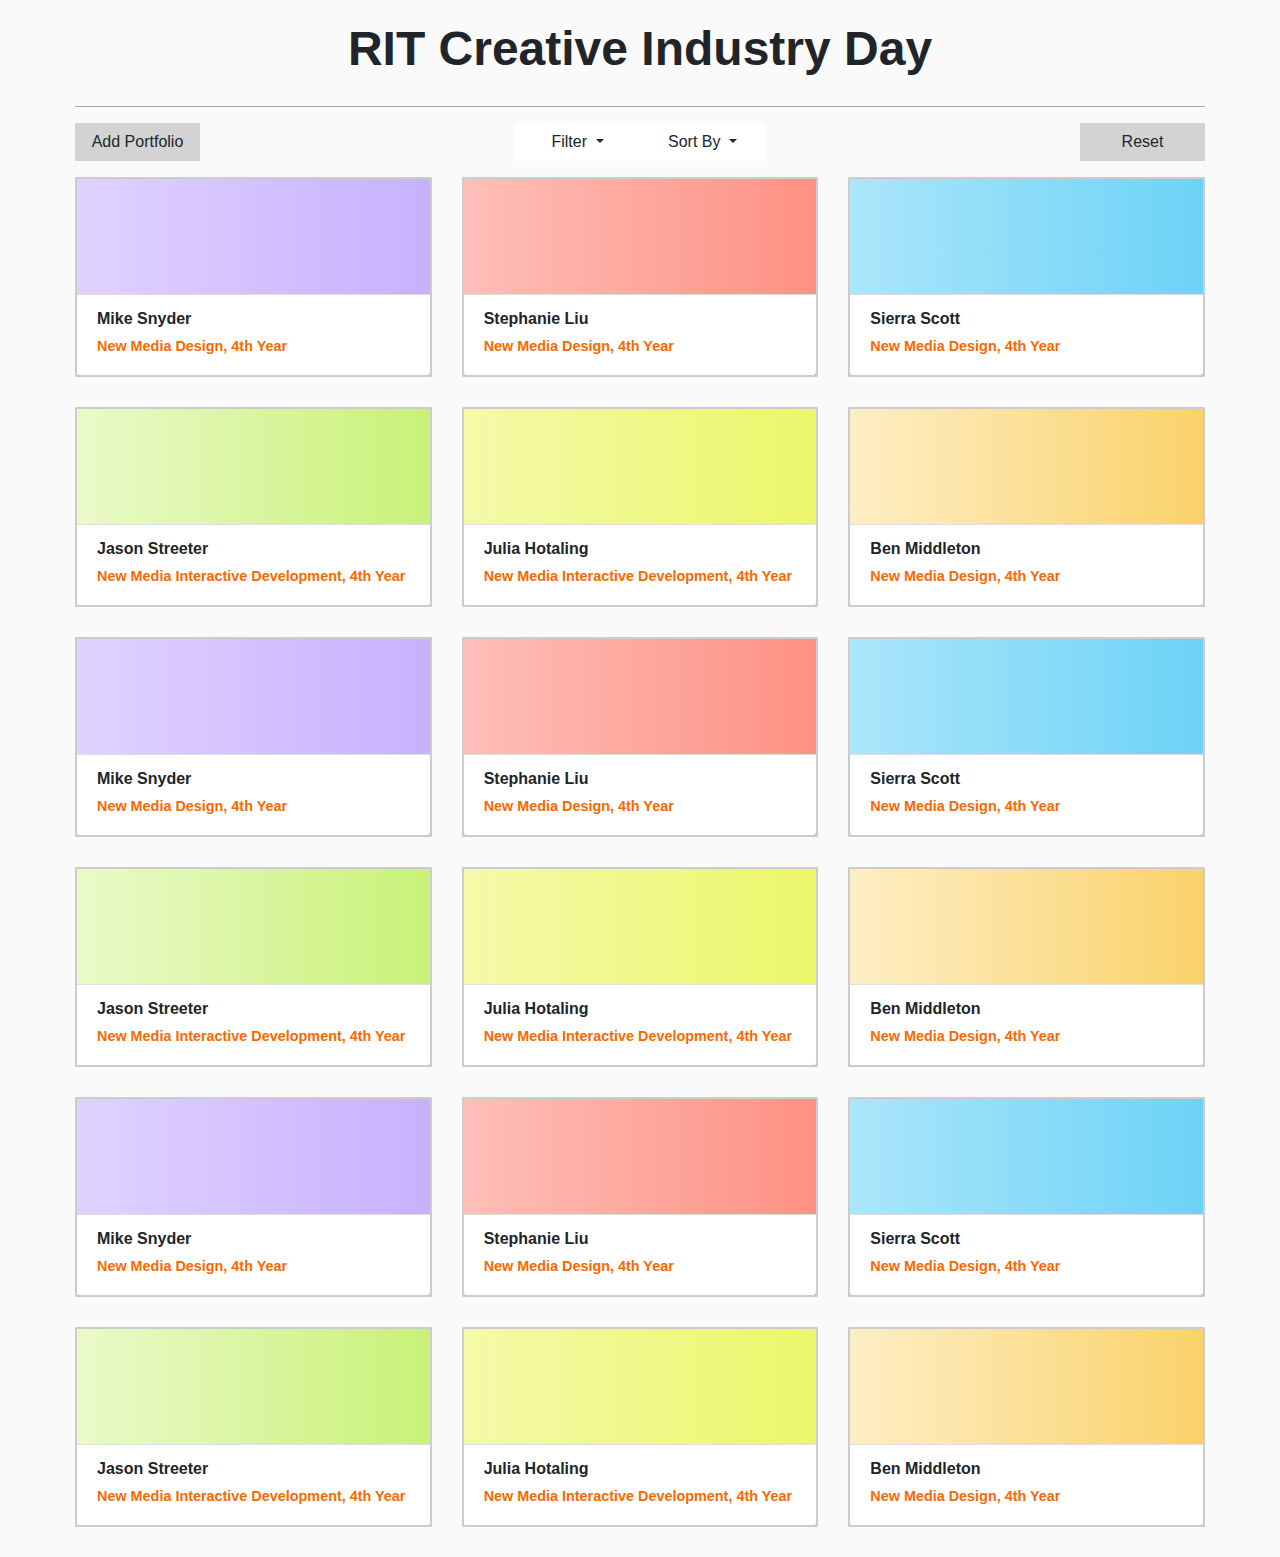
==== commit a06f0235: "FINALLY got filter and sort by dropdowns looking like figma doc and resizing properly. Adding base c" ====
--- a/index.html
+++ b/index.html
@@ -15,7 +15,11 @@
   <meta name="viewport" content="width=device-width, initial-scale=1.0">
   <meta http-equiv="X-UA-Compatible" content="ie=edge">
   <title>Creative Industry Day</title>
-  
+  <style>
+    header {
+      margin-bottom: 0;
+    }
+  </style>
 </head>
 
 <!-- CONTENT -->
@@ -36,12 +40,12 @@
         <div id="filters">
           <!-- Filter -->
           <div class="dropdown">
-            <button class="btn dropdown-toggle" type="button" id="filterButton" data-toggle="dropdown">
+            <button class="btn dropdown-toggle" type="button" id="filterButton" data-toggle="dropdown" data-display="static">
               Filter
             </button>
-            <div id="filterDropdown" class="dropdown-menu" aria-labelledby="dropdownMenuButton">
+            <div id="filterDropdown" class="dropdown-menu">
               <div>
-                <p><strong>Major</strong></p>
+                <p class="dropdown-heading"><strong>Major</strong></p>
                 <div class="form-check">
                   <input type="checkbox" class="form-check-input" id="allMajorCheck">
                   <label class="form-check-label" for="dropdownCheck"><strong>All</strong></label>
@@ -145,7 +149,8 @@
               </div>
 
               <div>
-                <p><strong>Year</strong></p>
+                <p class="dropdown-heading"><strong>Year</strong></p>
+                <p><strong>Undergraduate</strong></p>
                 <div class="form-check">
                   <input type="checkbox" class="form-check-input" id="firstYearCheck">
                   <label class="form-check-label" for="dropdownCheck">First</label>
@@ -161,6 +166,15 @@
                 <div class="form-check">
                   <input type="checkbox" class="form-check-input" id="thirdYearCheck">
                   <label class="form-check-label" for="dropdownCheck">Fourth</label>
+                </div>
+                <p class="dropdown-section"><strong>Graduate</strong></p>
+                <div class="form-check">
+                  <input type="checkbox" class="form-check-input" id="gradFirstYearCheck">
+                  <label class="form-check-label" for="dropdownCheck">First</label>
+                </div>
+                <div class="form-check">
+                  <input type="checkbox" class="form-check-input" id="gradSecondYearCheck">
+                  <label class="form-check-label" for="dropdownCheck">Second</label>
                 </div>
               </div>
               
@@ -169,11 +183,35 @@
     
           <!-- Sort By -->
           <div class="dropdown">
-            <button class="btn dropdown-toggle" type="button" id="filterButton" data-toggle="dropdown">
+            <button class="btn dropdown-toggle" type="button" id="filterButton" data-toggle="dropdown" data-display="static">
               Sort By
             </button>
-            <div class="dropdown-menu" aria-labelledby="dropdownMenuButton">
-    
+            <div id="sortByDropdown" class="dropdown-menu">
+              <div>
+                <p class="dropdown-heading"><strong>Name</strong></p>
+                <div class="form-check">
+                  <input type="checkbox" class="form-check-input" id="nameAlphabeticalCheck">
+                  <label class="form-check-label" for="dropdownCheck"><strong>Alphabetical</strong></label>
+                </div>
+                <p class="dropdown-section"><strong>First Name</strong></p>
+                <div class="form-check">
+                  <input type="checkbox" class="form-check-input" id="firstNameAscendingCheck">
+                  <label class="form-check-label" for="dropdownCheck">Ascending</label>
+                </div>
+                <div class="form-check">
+                  <input type="checkbox" class="form-check-input" id="firstNameDescendingCheck">
+                  <label class="form-check-label" for="dropdownCheck">Descending</label>
+                </div>
+                <p class="dropdown-section"><strong>Last Name</strong></p>
+                <div class="form-check">
+                  <input type="checkbox" class="form-check-input" id="lastNameAscendingCheck">
+                  <label class="form-check-label" for="dropdownCheck">Ascending</label>
+                </div>
+                <div class="form-check">
+                  <input type="checkbox" class="form-check-input" id="lastNameDescendingCheck">
+                  <label class="form-check-label" for="dropdownCheck">Descending</label>
+                </div>
+              </div>
             </div>
           </div>
         </div>
@@ -277,15 +315,9 @@
             <a class="portfolio-website" href='https://middleton.work'>https://middleton.work</a>
             <a class="student-email" href='blm9096@rit.edu'>blm9096@rit.edu</a>
           </div>
-          </div>
-        </div>
-      </div>
-        
-        
-        <!--- DUPLICATED CARDS FOR DISPLAY PURPOSES-->
-        <!-- CARD -->
-       <!-- GALLERY -->
-    <div id="gallery" class="row justify-content-center">
+        </div>
+      </div>
+  
       <!-- CARD -->
       <div class="col-12 col-md-6 col-lg-4">
         <div class="card text-left PHpurple">
@@ -475,16 +507,11 @@
             <a class="portfolio-website" href='https://middleton.work'>https://middleton.work</a>
             <a class="student-email" href='blm9096@rit.edu'>blm9096@rit.edu</a>
           </div>
-          </div>
-        </div>
-        
-        
-            </div>
-     <!-- GALLERY END -->
-
-
+        </div>
+      </div>  
     </div>
-
+    <!-- GALLERY END -->
+  </div>
   <!-- CODE -->
   <script>
     $(document).ready(() => {
--- a/styles.css
+++ b/styles.css
@@ -262,9 +262,15 @@
     transition: all 0.3s;
 }
 
-.dropdown-menu {
-    width: 500px;
+.dropdown-menu.show {
     padding: 10px 15px 15px 15px;
+    height: 70vh;
+    width: calc(100% - 150px);
+    position: fixed !important;
+    top: 170px !important;
+    left: 75px !important;
+    overflow-y: scroll;
+    display: flex;
 }
 
 .dropdown-menu > div {
@@ -272,6 +278,14 @@
     flex-direction: column;
 }
 
+.dropdown-heading {
+  font-size: 24px;
+}
+
+.dropdown-section {
+  margin-top: 10px;
+}
+
 p {
     margin-bottom: 5px;
 }
